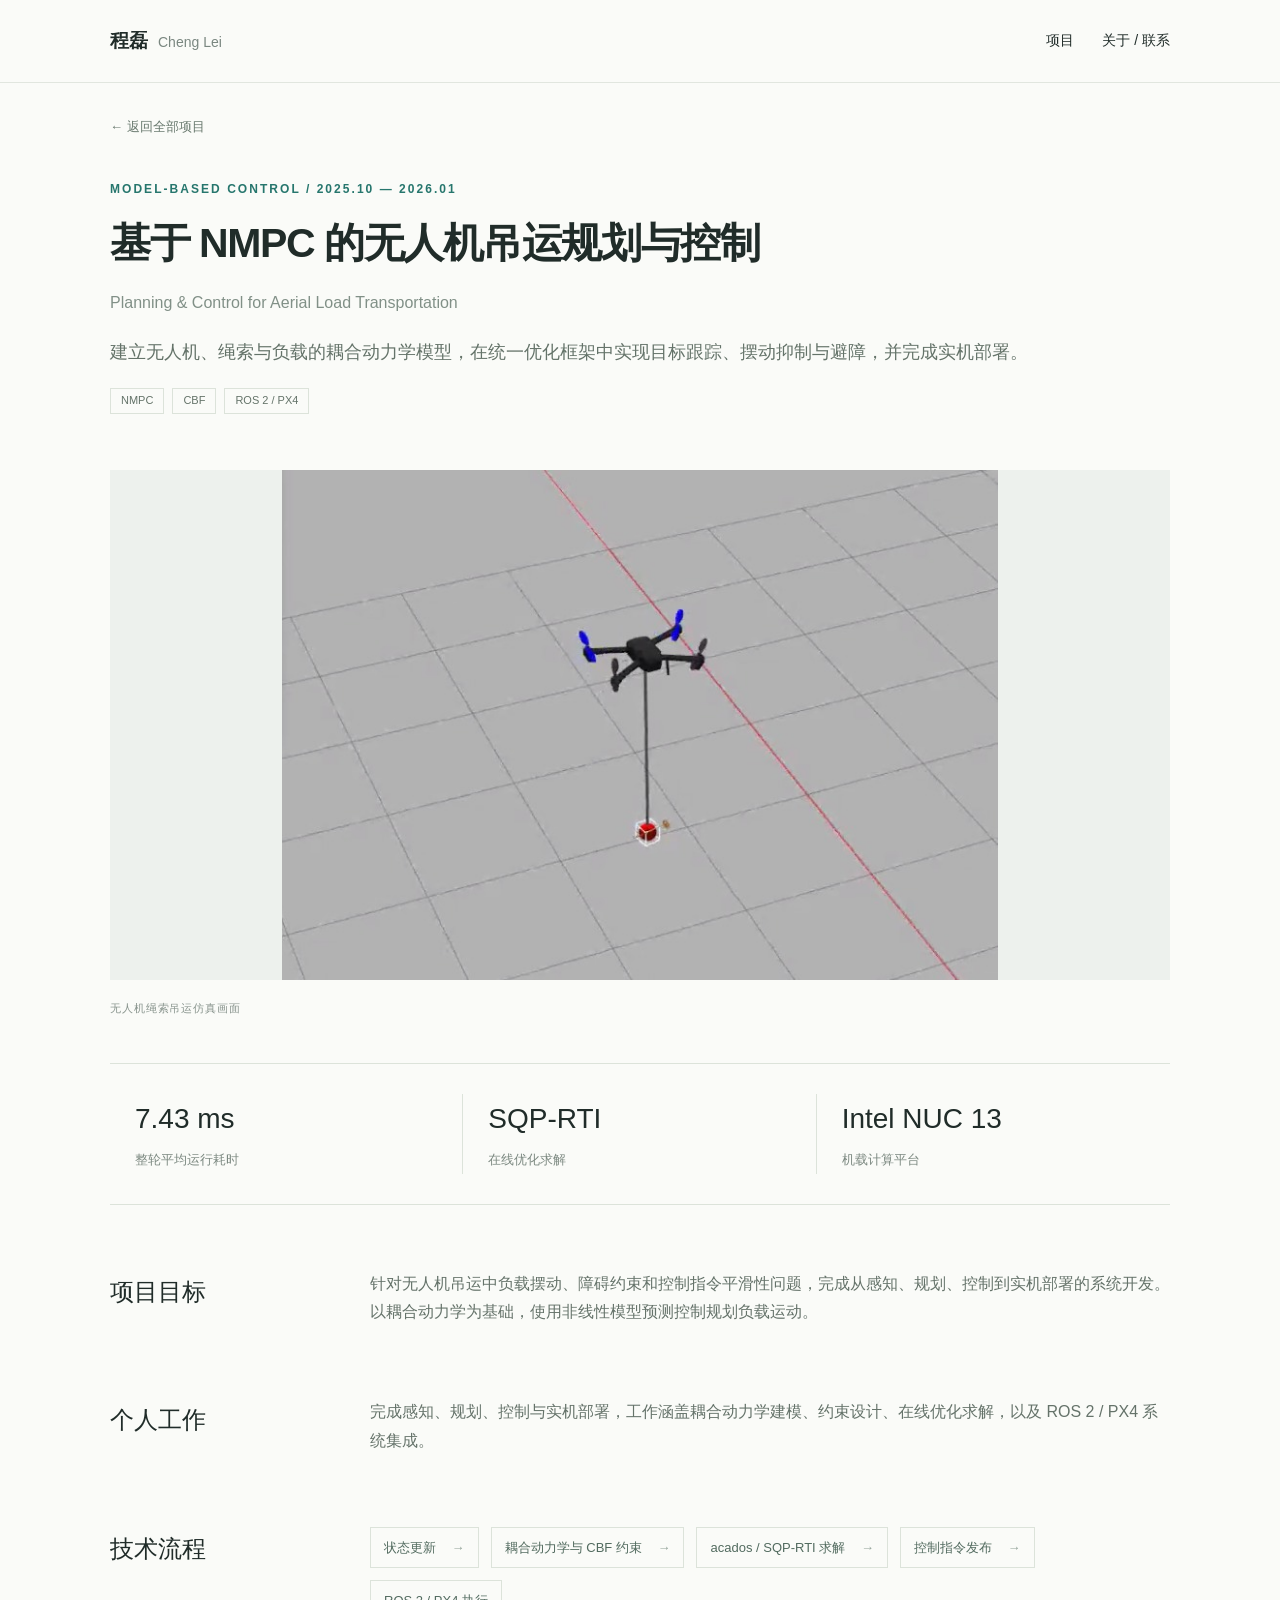
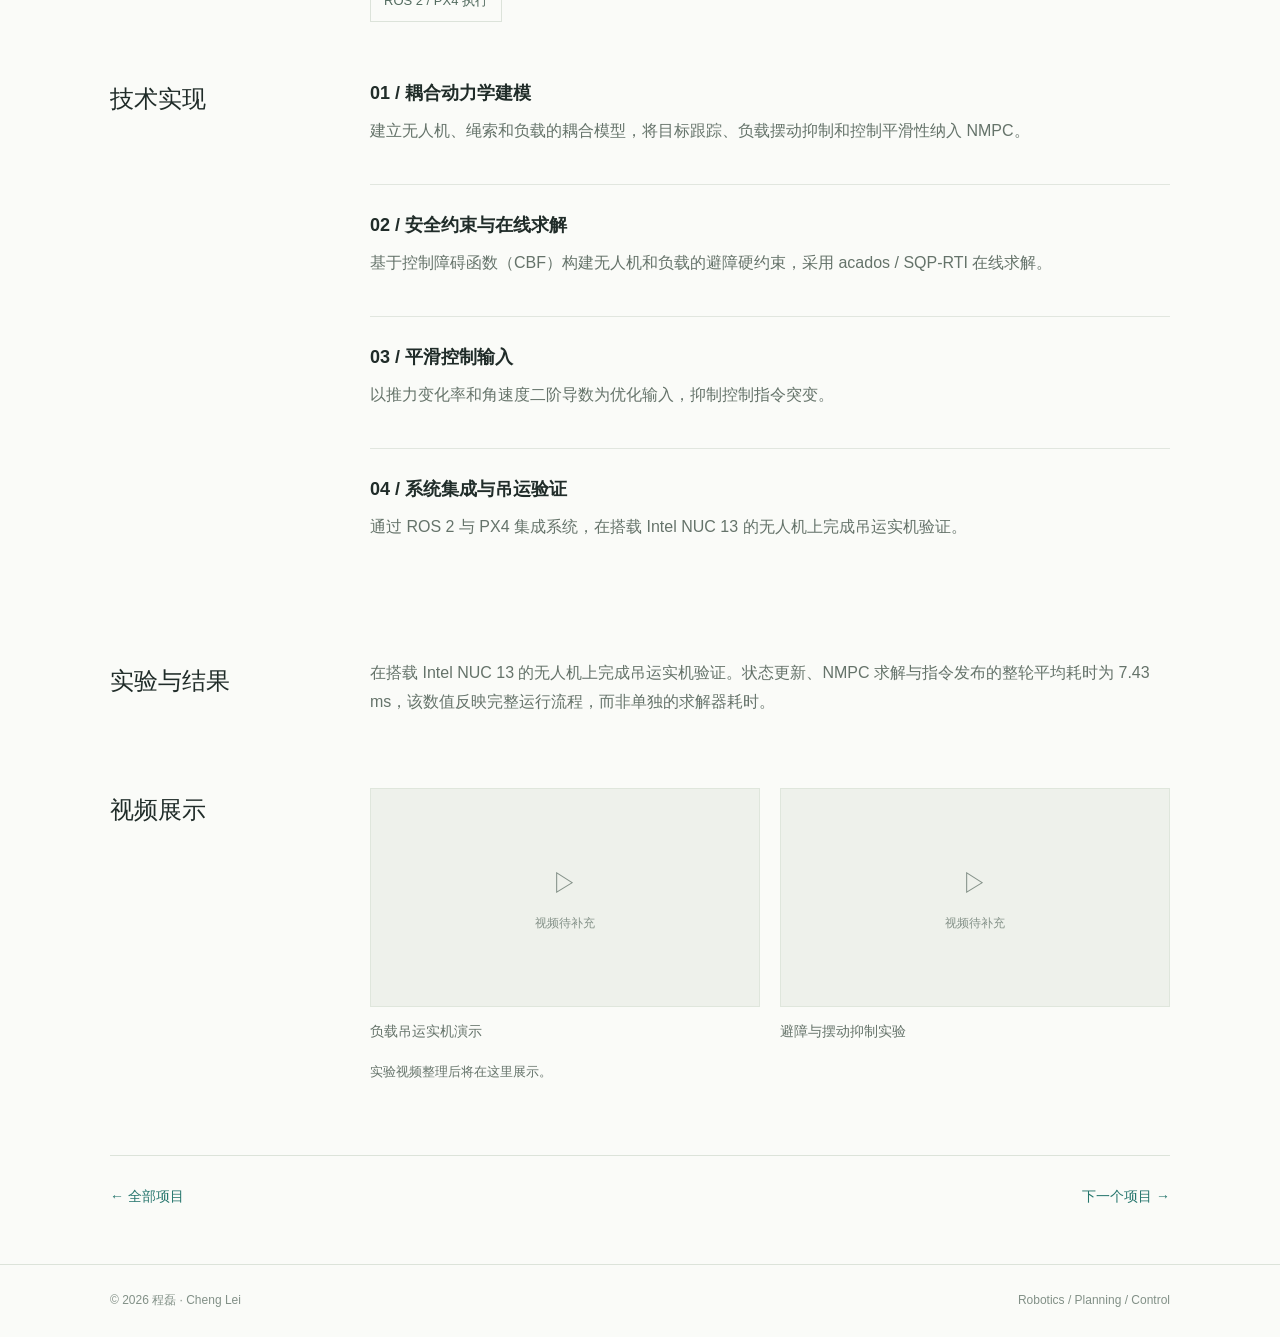
==== nmpc.html @ 15f7917d "Publish public portfolio without research under review" ====
<!doctype html><html lang="zh-CN"><head><meta charset="utf-8"><meta name="viewport" content="width=device-width,initial-scale=1"><title>基于 NMPC 的无人机吊运规划与控制 · 程磊</title><meta name="description" content="程磊的机器人与无人机项目：学习式轨迹规划、NMPC 吊运控制与自主导航。"><link rel="icon" href="favicon.svg" type="image/svg+xml"><link rel="stylesheet" href="style.css"></head><body><header><nav><a class="brand" href="index.html">程磊<span>Cheng Lei</span></a><div class="navlinks"><a href="index.html#projects">项目</a><a href="index.html#about">关于 / 联系</a></div></nav></header><main class="wrap"><a class="back" href="index.html#projects">← 返回全部项目</a><section class="detailhero"><div class="eyebrow">Model-based control / 2025.10 — 2026.01</div><h1>基于 NMPC 的无人机吊运规划与控制</h1><p class="subtitle">Planning & Control for Aerial Load Transportation</p><p class="lead">建立无人机、绳索与负载的耦合动力学模型，在统一优化框架中实现目标跟踪、摆动抑制与避障，并完成实机部署。</p><div class="tags"><span class="tag">NMPC</span><span class="tag">CBF</span><span class="tag">ROS 2 / PX4</span></div></section><img class="detailcover" src="nmpc.jpg" alt="无人机绳索吊运仿真画面" ><div class="caption">无人机绳索吊运仿真画面</div><div class="metrics"><div class="metric"><strong>7.43 ms</strong><span>整轮平均运行耗时</span></div><div class="metric"><strong>SQP-RTI</strong><span>在线优化求解</span></div><div class="metric"><strong>Intel NUC 13</strong><span>机载计算平台</span></div></div><section class="detailsection"><h2>项目目标</h2><p>针对无人机吊运中负载摆动、障碍约束和控制指令平滑性问题，完成从感知、规划、控制到实机部署的系统开发。以耦合动力学为基础，使用非线性模型预测控制规划负载运动。</p></section><section class="detailsection"><h2>个人工作</h2><p>完成感知、规划、控制与实机部署，工作涵盖耦合动力学建模、约束设计、在线优化求解，以及 ROS 2 / PX4 系统集成。</p></section><section class="detailsection"><h2>技术流程</h2><ol class="flow"><li>状态更新</li><li>耦合动力学与 CBF 约束</li><li>acados / SQP-RTI 求解</li><li>控制指令发布</li><li>ROS 2 / PX4 执行</li></ol></section><section class="detailsection"><h2>技术实现</h2><div><div class="step"><h3>01 / 耦合动力学建模</h3><p>建立无人机、绳索和负载的耦合模型，将目标跟踪、负载摆动抑制和控制平滑性纳入 NMPC。</p></div><div class="step"><h3>02 / 安全约束与在线求解</h3><p>基于控制障碍函数（CBF）构建无人机和负载的避障硬约束，采用 acados / SQP-RTI 在线求解。</p></div><div class="step"><h3>03 / 平滑控制输入</h3><p>以推力变化率和角速度二阶导数为优化输入，抑制控制指令突变。</p></div><div class="step"><h3>04 / 系统集成与吊运验证</h3><p>通过 ROS 2 与 PX4 集成系统，在搭载 Intel NUC 13 的无人机上完成吊运实机验证。</p></div></div></section><section class="detailsection"><h2>实验与结果</h2><p>在搭载 Intel NUC 13 的无人机上完成吊运实机验证。状态更新、NMPC 求解与指令发布的整轮平均耗时为 7.43 ms，该数值反映完整运行流程，而非单独的求解器耗时。</p></section><section class="detailsection"><h2>视频展示</h2><div><div class="videogrid"><div><div class="videoempty" role="img" aria-label="负载吊运实机演示，视频待提供"><div class="play" aria-hidden="true">▷</div><span>视频待补充</span></div><p class="videotitle">负载吊运实机演示</p></div><div><div class="videoempty" role="img" aria-label="避障与摆动抑制实验，视频待提供"><div class="play" aria-hidden="true">▷</div><span>视频待补充</span></div><p class="videotitle">避障与摆动抑制实验</p></div></div><p class="pending">实验视频整理后将在这里展示。</p></div></section><div class="next"><a href="index.html#projects">← 全部项目</a><a href="rmua.html">下一个项目 →</a></div></main><footer><div class="wrap footerline"><span>© 2026 程磊 · Cheng Lei</span><span>Robotics / Planning / Control</span></div></footer></body></html>
---- style.css ----
*{box-sizing:border-box}html{scroll-behavior:smooth;scroll-padding-top:90px}body{margin:0;background:#fafbf8;color:#202c29;font:16px/1.8 -apple-system,BlinkMacSystemFont,"Segoe UI","Noto Sans CJK SC",sans-serif}a{color:inherit;text-decoration:none}a:focus-visible{outline:3px solid #26766d;outline-offset:6px}header{border-bottom:1px solid #e1e6df;background:#fafbf8}nav{max-width:1120px;margin:auto;height:82px;display:flex;align-items:center;justify-content:space-between;padding:0 30px}.brand{font-size:19px;font-weight:650}.brand span{font-weight:400;color:#7a8780;margin-left:10px;font-size:14px}.navlinks{display:flex;gap:28px;font-size:14px}.wrap{max-width:1120px;margin:auto;padding:0 30px}.hero{padding:85px 0 65px;max-width:760px}.eyebrow{font-size:12px;letter-spacing:.17em;text-transform:uppercase;color:#26766d;font-weight:600}h1{font-size:52px;line-height:1.2;letter-spacing:-.035em;margin:17px 0 23px}h1 span{font-size:26px;color:#8b978f;font-weight:400;letter-spacing:0;margin-left:17px}.hero p{font-size:18px;color:#606f67;max-width:690px}.contactlink{display:inline-block;margin-top:12px;border-bottom:1px solid #26766d;font-size:14px;color:#26766d}.sectionhead{display:flex;align-items:baseline;justify-content:space-between;border-top:1px solid #dce3da;padding-top:28px;margin-bottom:35px}.sectionhead h2{font-size:30px;margin:0;font-weight:500;letter-spacing:-.025em}.sectionhead span{font-size:13px;color:#869087}.project{display:grid;grid-template-columns:1.07fr 1fr;gap:56px;align-items:center;margin-bottom:70px}.cover{display:block;overflow:hidden;background:#edf1ed}.cover img{display:block;width:100%;aspect-ratio:3/2;object-fit:cover;transition:transform .4s}.cover:hover img{transform:scale(1.025)}.caption{font-size:11px;letter-spacing:.08em;color:#87938c;margin:9px 0 0}.project h3{font-size:27px;line-height:1.45;margin:13px 0 13px;font-weight:600}.project h3 a:hover{color:#26766d}.project p{color:#65736a;margin:0}.tags{display:flex;gap:8px;flex-wrap:wrap;margin:20px 0}.tag{font-size:11px;border:1px solid #dce3da;padding:2px 10px;color:#647369}.more{display:inline-flex;gap:24px;color:#26766d;font-size:14px;border-bottom:1px solid #bacbc0;padding-bottom:4px}.about{padding:35px 0 65px;display:grid;grid-template-columns:1fr 2fr;gap:60px;border-top:1px solid #dce3da}.about h2{font-size:26px;font-weight:500;margin:0}.about p{margin:0 0 12px;color:#65736a}.email{color:#26766d}footer{border-top:1px solid #dce3da;color:#829087;font-size:12px;padding:25px 0}.footerline{display:flex;justify-content:space-between}.back{display:inline-block;font-size:13px;color:#68796e;margin:32px 0 0}.detailhero{padding:38px 0 36px;max-width:920px}.detailhero h1{font-size:41px;line-height:1.4;margin:15px 0}.subtitle{color:#819087;font-size:16px}.detailhero .lead{font-size:18px;color:#647369}.detailcover{width:100%;max-height:510px;object-fit:contain;background:#edf1ed}.metrics{display:grid;grid-template-columns:repeat(3,1fr);border-top:1px solid #dce3da;border-bottom:1px solid #dce3da;padding:30px 0;margin:45px 0 65px}.metric{padding:0 25px;border-right:1px solid #dce3da}.metric:last-child{border:none}.metric strong{display:block;font-size:28px;font-weight:500}.metric span{font-size:13px;color:#7c8981}.detailsection{display:grid;grid-template-columns:220px 1fr;gap:40px;margin:55px 0}.detailsection h2{font-size:24px;font-weight:500;margin:0}.detailsection p{color:#65736a;margin-top:0}.flow{list-style:none;padding:0;margin:0;display:flex;flex-wrap:wrap;gap:12px}.flow li{border:1px solid #dce3da;padding:8px 13px;font-size:13px;color:#526b5f}.flow li:not(:last-child)::after{content:' →';color:#96a69c;margin-left:12px}.step{padding:0 0 22px;margin-bottom:24px;border-bottom:1px solid #e1e6df}.step h3{font-size:18px;margin:0 0 8px;font-weight:600}.step:last-child{border:none}.videogrid{display:grid;grid-template-columns:1fr 1fr;gap:20px}.videoempty{aspect-ratio:16/9;display:flex;flex-direction:column;align-items:center;justify-content:center;background:#eef1eb;border:1px solid #dfe6dc;color:#849188;text-align:center}.play{font-size:26px;margin-bottom:6px}.videoempty span{font-size:12px}.videotitle{font-size:14px;margin:12px 0 0!important}.pending{font-size:13px;color:#8c978d;margin:16px 0!important}.next{border-top:1px solid #dce3da;padding:28px 0 55px;display:flex;justify-content:space-between;font-size:14px;color:#26766d}@media(max-width:700px){nav{height:70px;padding:0 22px}.brand span{display:none}.navlinks{gap:20px}.wrap{padding:0 22px}.hero{padding:50px 0 40px}h1{font-size:42px}h1 span{font-size:20px}.hero p{font-size:16px}.sectionhead h2{font-size:25px}.project{grid-template-columns:1fr;gap:22px;margin-bottom:52px}.project h3{font-size:24px;margin-top:7px}.about,.detailsection{grid-template-columns:1fr;gap:18px}.about{padding-bottom:40px}.detailhero h1{font-size:30px}.detailhero .lead{font-size:16px}.metrics{margin:30px 0 40px;padding:23px 0}.metric{padding:0 12px}.metric:first-child{padding-left:0}.metric strong{font-size:20px}.metric span{font-size:11px}.videogrid{grid-template-columns:1fr}.footerline{display:block}.footerline span{display:block}.next{gap:20px}.detailsection{margin:38px 0}}@media(prefers-reduced-motion:reduce){html{scroll-behavior:auto}.cover img{transition:none}}
.public-project-visual{aspect-ratio:3/2;background:#edf1ed;display:flex;flex-direction:column;justify-content:center;padding:38px;color:#26766d}.public-project-visual span{font-size:12px;letter-spacing:.15em}.public-project-visual strong{font-size:30px;font-weight:500;margin:25px 0 10px}.public-project-visual small{color:#7e8c83;font-size:14px}
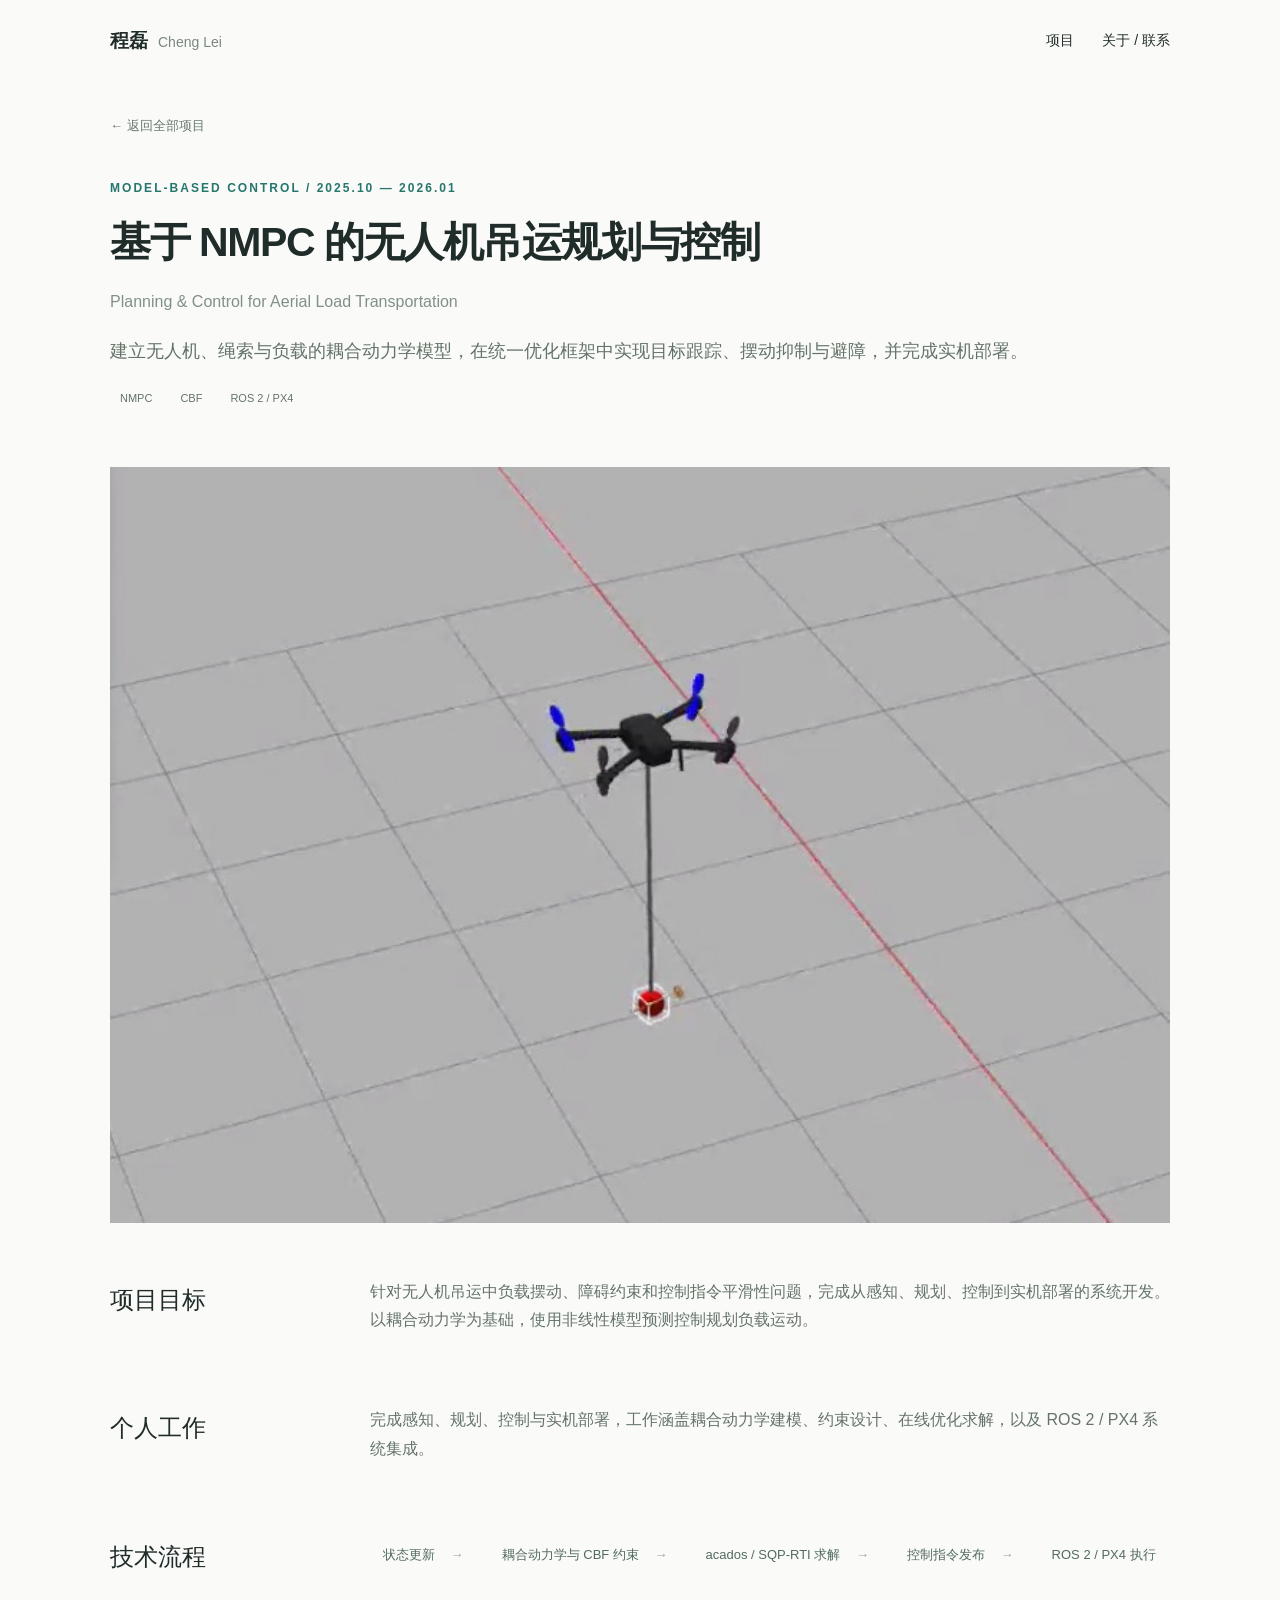
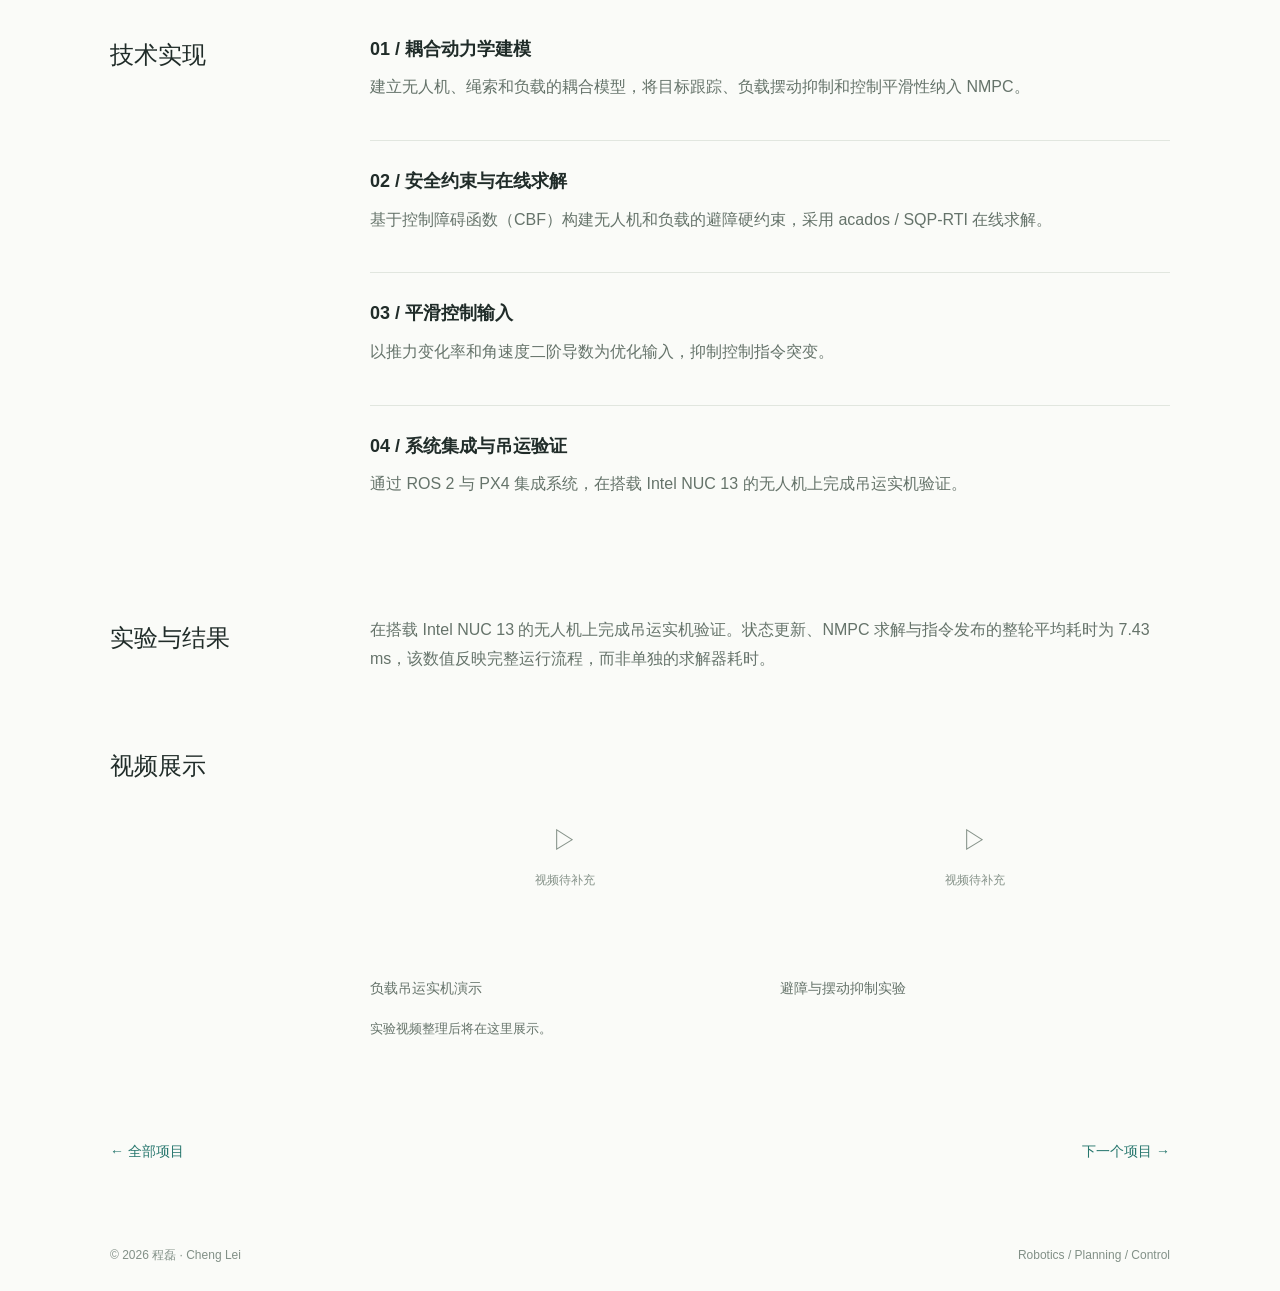
==== commit d64ae705: "Simplify project layouts: remove captions, metrics and gray borders么" ====
--- a/nmpc.html
+++ b/nmpc.html
@@ -1 +1 @@
-<!doctype html><html lang="zh-CN"><head><meta charset="utf-8"><meta name="viewport" content="width=device-width,initial-scale=1"><title>基于 NMPC 的无人机吊运规划与控制 · 程磊</title><meta name="description" content="程磊的机器人与无人机项目：学习式轨迹规划、NMPC 吊运控制与自主导航。"><link rel="icon" href="favicon.svg" type="image/svg+xml"><link rel="stylesheet" href="style.css"></head><body><header><nav><a class="brand" href="index.html">程磊<span>Cheng Lei</span></a><div class="navlinks"><a href="index.html#projects">项目</a><a href="index.html#about">关于 / 联系</a></div></nav></header><main class="wrap"><a class="back" href="index.html#projects">← 返回全部项目</a><section class="detailhero"><div class="eyebrow">Model-based control / 2025.10 — 2026.01</div><h1>基于 NMPC 的无人机吊运规划与控制</h1><p class="subtitle">Planning & Control for Aerial Load Transportation</p><p class="lead">建立无人机、绳索与负载的耦合动力学模型，在统一优化框架中实现目标跟踪、摆动抑制与避障，并完成实机部署。</p><div class="tags"><span class="tag">NMPC</span><span class="tag">CBF</span><span class="tag">ROS 2 / PX4</span></div></section><img class="detailcover" src="nmpc.jpg" alt="无人机绳索吊运仿真画面" ><div class="caption">无人机绳索吊运仿真画面</div><div class="metrics"><div class="metric"><strong>7.43 ms</strong><span>整轮平均运行耗时</span></div><div class="metric"><strong>SQP-RTI</strong><span>在线优化求解</span></div><div class="metric"><strong>Intel NUC 13</strong><span>机载计算平台</span></div></div><section class="detailsection"><h2>项目目标</h2><p>针对无人机吊运中负载摆动、障碍约束和控制指令平滑性问题，完成从感知、规划、控制到实机部署的系统开发。以耦合动力学为基础，使用非线性模型预测控制规划负载运动。</p></section><section class="detailsection"><h2>个人工作</h2><p>完成感知、规划、控制与实机部署，工作涵盖耦合动力学建模、约束设计、在线优化求解，以及 ROS 2 / PX4 系统集成。</p></section><section class="detailsection"><h2>技术流程</h2><ol class="flow"><li>状态更新</li><li>耦合动力学与 CBF 约束</li><li>acados / SQP-RTI 求解</li><li>控制指令发布</li><li>ROS 2 / PX4 执行</li></ol></section><section class="detailsection"><h2>技术实现</h2><div><div class="step"><h3>01 / 耦合动力学建模</h3><p>建立无人机、绳索和负载的耦合模型，将目标跟踪、负载摆动抑制和控制平滑性纳入 NMPC。</p></div><div class="step"><h3>02 / 安全约束与在线求解</h3><p>基于控制障碍函数（CBF）构建无人机和负载的避障硬约束，采用 acados / SQP-RTI 在线求解。</p></div><div class="step"><h3>03 / 平滑控制输入</h3><p>以推力变化率和角速度二阶导数为优化输入，抑制控制指令突变。</p></div><div class="step"><h3>04 / 系统集成与吊运验证</h3><p>通过 ROS 2 与 PX4 集成系统，在搭载 Intel NUC 13 的无人机上完成吊运实机验证。</p></div></div></section><section class="detailsection"><h2>实验与结果</h2><p>在搭载 Intel NUC 13 的无人机上完成吊运实机验证。状态更新、NMPC 求解与指令发布的整轮平均耗时为 7.43 ms，该数值反映完整运行流程，而非单独的求解器耗时。</p></section><section class="detailsection"><h2>视频展示</h2><div><div class="videogrid"><div><div class="videoempty" role="img" aria-label="负载吊运实机演示，视频待提供"><div class="play" aria-hidden="true">▷</div><span>视频待补充</span></div><p class="videotitle">负载吊运实机演示</p></div><div><div class="videoempty" role="img" aria-label="避障与摆动抑制实验，视频待提供"><div class="play" aria-hidden="true">▷</div><span>视频待补充</span></div><p class="videotitle">避障与摆动抑制实验</p></div></div><p class="pending">实验视频整理后将在这里展示。</p></div></section><div class="next"><a href="index.html#projects">← 全部项目</a><a href="rmua.html">下一个项目 →</a></div></main><footer><div class="wrap footerline"><span>© 2026 程磊 · Cheng Lei</span><span>Robotics / Planning / Control</span></div></footer></body></html>+<!doctype html><html lang="zh-CN"><head><meta charset="utf-8"><meta name="viewport" content="width=device-width,initial-scale=1"><title>基于 NMPC 的无人机吊运规划与控制 · 程磊</title><meta name="description" content="程磊的机器人与无人机项目：学习式轨迹规划、NMPC 吊运控制与自主导航。"><link rel="icon" href="favicon.svg" type="image/svg+xml"><link rel="stylesheet" href="style.css"></head><body><header><nav><a class="brand" href="index.html">程磊<span>Cheng Lei</span></a><div class="navlinks"><a href="index.html#projects">项目</a><a href="index.html#about">关于 / 联系</a></div></nav></header><main class="wrap"><a class="back" href="index.html#projects">← 返回全部项目</a><section class="detailhero"><div class="eyebrow">Model-based control / 2025.10 — 2026.01</div><h1>基于 NMPC 的无人机吊运规划与控制</h1><p class="subtitle">Planning & Control for Aerial Load Transportation</p><p class="lead">建立无人机、绳索与负载的耦合动力学模型，在统一优化框架中实现目标跟踪、摆动抑制与避障，并完成实机部署。</p><div class="tags"><span class="tag">NMPC</span><span class="tag">CBF</span><span class="tag">ROS 2 / PX4</span></div></section><img class="detailcover" src="nmpc.jpg" alt="无人机绳索吊运仿真画面" ><section class="detailsection"><h2>项目目标</h2><p>针对无人机吊运中负载摆动、障碍约束和控制指令平滑性问题，完成从感知、规划、控制到实机部署的系统开发。以耦合动力学为基础，使用非线性模型预测控制规划负载运动。</p></section><section class="detailsection"><h2>个人工作</h2><p>完成感知、规划、控制与实机部署，工作涵盖耦合动力学建模、约束设计、在线优化求解，以及 ROS 2 / PX4 系统集成。</p></section><section class="detailsection"><h2>技术流程</h2><ol class="flow"><li>状态更新</li><li>耦合动力学与 CBF 约束</li><li>acados / SQP-RTI 求解</li><li>控制指令发布</li><li>ROS 2 / PX4 执行</li></ol></section><section class="detailsection"><h2>技术实现</h2><div><div class="step"><h3>01 / 耦合动力学建模</h3><p>建立无人机、绳索和负载的耦合模型，将目标跟踪、负载摆动抑制和控制平滑性纳入 NMPC。</p></div><div class="step"><h3>02 / 安全约束与在线求解</h3><p>基于控制障碍函数（CBF）构建无人机和负载的避障硬约束，采用 acados / SQP-RTI 在线求解。</p></div><div class="step"><h3>03 / 平滑控制输入</h3><p>以推力变化率和角速度二阶导数为优化输入，抑制控制指令突变。</p></div><div class="step"><h3>04 / 系统集成与吊运验证</h3><p>通过 ROS 2 与 PX4 集成系统，在搭载 Intel NUC 13 的无人机上完成吊运实机验证。</p></div></div></section><section class="detailsection"><h2>实验与结果</h2><p>在搭载 Intel NUC 13 的无人机上完成吊运实机验证。状态更新、NMPC 求解与指令发布的整轮平均耗时为 7.43 ms，该数值反映完整运行流程，而非单独的求解器耗时。</p></section><section class="detailsection"><h2>视频展示</h2><div><div class="videogrid"><div><div class="videoempty" role="img" aria-label="负载吊运实机演示，视频待提供"><div class="play" aria-hidden="true">▷</div><span>视频待补充</span></div><p class="videotitle">负载吊运实机演示</p></div><div><div class="videoempty" role="img" aria-label="避障与摆动抑制实验，视频待提供"><div class="play" aria-hidden="true">▷</div><span>视频待补充</span></div><p class="videotitle">避障与摆动抑制实验</p></div></div><p class="pending">实验视频整理后将在这里展示。</p></div></section><div class="next"><a href="index.html#projects">← 全部项目</a><a href="rmua.html">下一个项目 →</a></div></main><footer><div class="wrap footerline"><span>© 2026 程磊 · Cheng Lei</span><span>Robotics / Planning / Control</span></div></footer></body></html>
--- a/style.css
+++ b/style.css
@@ -1,2 +1,2 @@
-*{box-sizing:border-box}html{scroll-behavior:smooth;scroll-padding-top:90px}body{margin:0;background:#fafbf8;color:#202c29;font:16px/1.8 -apple-system,BlinkMacSystemFont,"Segoe UI","Noto Sans CJK SC",sans-serif}a{color:inherit;text-decoration:none}a:focus-visible{outline:3px solid #26766d;outline-offset:6px}header{border-bottom:1px solid #e1e6df;background:#fafbf8}nav{max-width:1120px;margin:auto;height:82px;display:flex;align-items:center;justify-content:space-between;padding:0 30px}.brand{font-size:19px;font-weight:650}.brand span{font-weight:400;color:#7a8780;margin-left:10px;font-size:14px}.navlinks{display:flex;gap:28px;font-size:14px}.wrap{max-width:1120px;margin:auto;padding:0 30px}.hero{padding:85px 0 65px;max-width:760px}.eyebrow{font-size:12px;letter-spacing:.17em;text-transform:uppercase;color:#26766d;font-weight:600}h1{font-size:52px;line-height:1.2;letter-spacing:-.035em;margin:17px 0 23px}h1 span{font-size:26px;color:#8b978f;font-weight:400;letter-spacing:0;margin-left:17px}.hero p{font-size:18px;color:#606f67;max-width:690px}.contactlink{display:inline-block;margin-top:12px;border-bottom:1px solid #26766d;font-size:14px;color:#26766d}.sectionhead{display:flex;align-items:baseline;justify-content:space-between;border-top:1px solid #dce3da;padding-top:28px;margin-bottom:35px}.sectionhead h2{font-size:30px;margin:0;font-weight:500;letter-spacing:-.025em}.sectionhead span{font-size:13px;color:#869087}.project{display:grid;grid-template-columns:1.07fr 1fr;gap:56px;align-items:center;margin-bottom:70px}.cover{display:block;overflow:hidden;background:#edf1ed}.cover img{display:block;width:100%;aspect-ratio:3/2;object-fit:cover;transition:transform .4s}.cover:hover img{transform:scale(1.025)}.caption{font-size:11px;letter-spacing:.08em;color:#87938c;margin:9px 0 0}.project h3{font-size:27px;line-height:1.45;margin:13px 0 13px;font-weight:600}.project h3 a:hover{color:#26766d}.project p{color:#65736a;margin:0}.tags{display:flex;gap:8px;flex-wrap:wrap;margin:20px 0}.tag{font-size:11px;border:1px solid #dce3da;padding:2px 10px;color:#647369}.more{display:inline-flex;gap:24px;color:#26766d;font-size:14px;border-bottom:1px solid #bacbc0;padding-bottom:4px}.about{padding:35px 0 65px;display:grid;grid-template-columns:1fr 2fr;gap:60px;border-top:1px solid #dce3da}.about h2{font-size:26px;font-weight:500;margin:0}.about p{margin:0 0 12px;color:#65736a}.email{color:#26766d}footer{border-top:1px solid #dce3da;color:#829087;font-size:12px;padding:25px 0}.footerline{display:flex;justify-content:space-between}.back{display:inline-block;font-size:13px;color:#68796e;margin:32px 0 0}.detailhero{padding:38px 0 36px;max-width:920px}.detailhero h1{font-size:41px;line-height:1.4;margin:15px 0}.subtitle{color:#819087;font-size:16px}.detailhero .lead{font-size:18px;color:#647369}.detailcover{width:100%;max-height:510px;object-fit:contain;background:#edf1ed}.metrics{display:grid;grid-template-columns:repeat(3,1fr);border-top:1px solid #dce3da;border-bottom:1px solid #dce3da;padding:30px 0;margin:45px 0 65px}.metric{padding:0 25px;border-right:1px solid #dce3da}.metric:last-child{border:none}.metric strong{display:block;font-size:28px;font-weight:500}.metric span{font-size:13px;color:#7c8981}.detailsection{display:grid;grid-template-columns:220px 1fr;gap:40px;margin:55px 0}.detailsection h2{font-size:24px;font-weight:500;margin:0}.detailsection p{color:#65736a;margin-top:0}.flow{list-style:none;padding:0;margin:0;display:flex;flex-wrap:wrap;gap:12px}.flow li{border:1px solid #dce3da;padding:8px 13px;font-size:13px;color:#526b5f}.flow li:not(:last-child)::after{content:' →';color:#96a69c;margin-left:12px}.step{padding:0 0 22px;margin-bottom:24px;border-bottom:1px solid #e1e6df}.step h3{font-size:18px;margin:0 0 8px;font-weight:600}.step:last-child{border:none}.videogrid{display:grid;grid-template-columns:1fr 1fr;gap:20px}.videoempty{aspect-ratio:16/9;display:flex;flex-direction:column;align-items:center;justify-content:center;background:#eef1eb;border:1px solid #dfe6dc;color:#849188;text-align:center}.play{font-size:26px;margin-bottom:6px}.videoempty span{font-size:12px}.videotitle{font-size:14px;margin:12px 0 0!important}.pending{font-size:13px;color:#8c978d;margin:16px 0!important}.next{border-top:1px solid #dce3da;padding:28px 0 55px;display:flex;justify-content:space-between;font-size:14px;color:#26766d}@media(max-width:700px){nav{height:70px;padding:0 22px}.brand span{display:none}.navlinks{gap:20px}.wrap{padding:0 22px}.hero{padding:50px 0 40px}h1{font-size:42px}h1 span{font-size:20px}.hero p{font-size:16px}.sectionhead h2{font-size:25px}.project{grid-template-columns:1fr;gap:22px;margin-bottom:52px}.project h3{font-size:24px;margin-top:7px}.about,.detailsection{grid-template-columns:1fr;gap:18px}.about{padding-bottom:40px}.detailhero h1{font-size:30px}.detailhero .lead{font-size:16px}.metrics{margin:30px 0 40px;padding:23px 0}.metric{padding:0 12px}.metric:first-child{padding-left:0}.metric strong{font-size:20px}.metric span{font-size:11px}.videogrid{grid-template-columns:1fr}.footerline{display:block}.footerline span{display:block}.next{gap:20px}.detailsection{margin:38px 0}}@media(prefers-reduced-motion:reduce){html{scroll-behavior:auto}.cover img{transition:none}}
-.public-project-visual{aspect-ratio:3/2;background:#edf1ed;display:flex;flex-direction:column;justify-content:center;padding:38px;color:#26766d}.public-project-visual span{font-size:12px;letter-spacing:.15em}.public-project-visual strong{font-size:30px;font-weight:500;margin:25px 0 10px}.public-project-visual small{color:#7e8c83;font-size:14px}
+*{box-sizing:border-box}html{scroll-behavior:smooth;scroll-padding-top:90px}body{margin:0;background:#fafbf8;color:#202c29;font:16px/1.8 -apple-system,BlinkMacSystemFont,"Segoe UI","Noto Sans CJK SC",sans-serif}a{color:inherit;text-decoration:none}a:focus-visible{outline:3px solid #26766d;outline-offset:6px}header{background:#fafbf8}nav{max-width:1120px;margin:auto;height:82px;display:flex;align-items:center;justify-content:space-between;padding:0 30px}.brand{font-size:19px;font-weight:650}.brand span{font-weight:400;color:#7a8780;margin-left:10px;font-size:14px}.navlinks{display:flex;gap:28px;font-size:14px}.wrap{max-width:1120px;margin:auto;padding:0 30px}.hero{padding:85px 0 65px;max-width:760px}.eyebrow{font-size:12px;letter-spacing:.17em;text-transform:uppercase;color:#26766d;font-weight:600}h1{font-size:52px;line-height:1.2;letter-spacing:-.035em;margin:17px 0 23px}h1 span{font-size:26px;color:#8b978f;font-weight:400;letter-spacing:0;margin-left:17px}.hero p{font-size:18px;color:#606f67;max-width:690px}.contactlink{display:inline-block;margin-top:12px;font-size:14px;color:#26766d}.sectionhead{display:flex;align-items:baseline;justify-content:space-between;padding-top:28px;margin-bottom:35px}.sectionhead h2{font-size:30px;margin:0;font-weight:500;letter-spacing:-.025em}.sectionhead span{font-size:13px;color:#869087}.project{display:grid;grid-template-columns:1.07fr 1fr;gap:56px;align-items:center;margin-bottom:70px}.cover{display:block;overflow:hidden}.cover img{display:block;width:100%;aspect-ratio:3/2;object-fit:cover;transition:transform .4s}.cover:hover img{transform:scale(1.025)}.caption{font-size:11px;letter-spacing:.08em;color:#87938c;margin:9px 0 0}.project h3{font-size:27px;line-height:1.45;margin:13px 0 13px;font-weight:600}.project h3 a:hover{color:#26766d}.project p{color:#65736a;margin:0}.tags{display:flex;gap:8px;flex-wrap:wrap;margin:20px 0}.tag{font-size:11px;padding:2px 10px;color:#647369}.more{display:inline-flex;gap:24px;color:#26766d;font-size:14px;padding-bottom:4px}.about{padding:35px 0 65px;display:grid;grid-template-columns:1fr 2fr;gap:60px;border-top:1px solid #dce3da}.about h2{font-size:26px;font-weight:500;margin:0}.about p{margin:0 0 12px;color:#65736a}.email{color:#26766d}footer{color:#829087;font-size:12px;padding:25px 0}.footerline{display:flex;justify-content:space-between}.back{display:inline-block;font-size:13px;color:#68796e;margin:32px 0 0}.detailhero{padding:38px 0 36px;max-width:920px}.detailhero h1{font-size:41px;line-height:1.4;margin:15px 0}.subtitle{color:#819087;font-size:16px}.detailhero .lead{font-size:18px;color:#647369}.detailcover{display:block;width:100%;height:auto}.metrics{display:grid;grid-template-columns:repeat(3,1fr);padding:30px 0;margin:45px 0 65px}.metric{padding:0 25px;border-right:1px solid #dce3da}.metric:last-child{border:none}.metric strong{display:block;font-size:28px;font-weight:500}.metric span{font-size:13px;color:#7c8981}.detailsection{display:grid;grid-template-columns:220px 1fr;gap:40px;margin:55px 0}.detailsection h2{font-size:24px;font-weight:500;margin:0}.detailsection p{color:#65736a;margin-top:0}.flow{list-style:none;padding:0;margin:0;display:flex;flex-wrap:wrap;gap:12px}.flow li{padding:8px 13px;font-size:13px;color:#526b5f}.flow li:not(:last-child)::after{content:' →';color:#96a69c;margin-left:12px}.step{padding:0 0 22px;margin-bottom:24px;border-bottom:1px solid #e1e6df}.step h3{font-size:18px;margin:0 0 8px;font-weight:600}.step:last-child{border:none}.videogrid{display:grid;grid-template-columns:1fr 1fr;gap:20px}.videoempty{aspect-ratio:16/9;display:flex;flex-direction:column;align-items:center;justify-content:center;background:transparent;color:#849188;text-align:center}.play{font-size:26px;margin-bottom:6px}.videoempty span{font-size:12px}.videotitle{font-size:14px;margin:12px 0 0!important}.pending{font-size:13px;color:#8c978d;margin:16px 0!important}.next{padding:28px 0 55px;display:flex;justify-content:space-between;font-size:14px;color:#26766d}@media(max-width:700px){nav{height:70px;padding:0 22px}.brand span{display:none}.navlinks{gap:20px}.wrap{padding:0 22px}.hero{padding:50px 0 40px}h1{font-size:42px}h1 span{font-size:20px}.hero p{font-size:16px}.sectionhead h2{font-size:25px}.project{grid-template-columns:1fr;gap:22px;margin-bottom:52px}.project h3{font-size:24px;margin-top:7px}.about,.detailsection{grid-template-columns:1fr;gap:18px}.about{padding-bottom:40px}.detailhero h1{font-size:30px}.detailhero .lead{font-size:16px}.metrics{margin:30px 0 40px;padding:23px 0}.metric{padding:0 12px}.metric:first-child{padding-left:0}.metric strong{font-size:20px}.metric span{font-size:11px}.videogrid{grid-template-columns:1fr}.footerline{display:block}.footerline span{display:block}.next{gap:20px}.detailsection{margin:38px 0}}@media(prefers-reduced-motion:reduce){html{scroll-behavior:auto}.cover img{transition:none}}
+.public-project-visual{aspect-ratio:3/2;background:transparent;display:flex;flex-direction:column;justify-content:center;padding:38px;color:#26766d}.public-project-visual span{font-size:12px;letter-spacing:.15em}.public-project-visual strong{font-size:30px;font-weight:500;margin:25px 0 10px}.public-project-visual small{color:#7e8c83;font-size:14px}
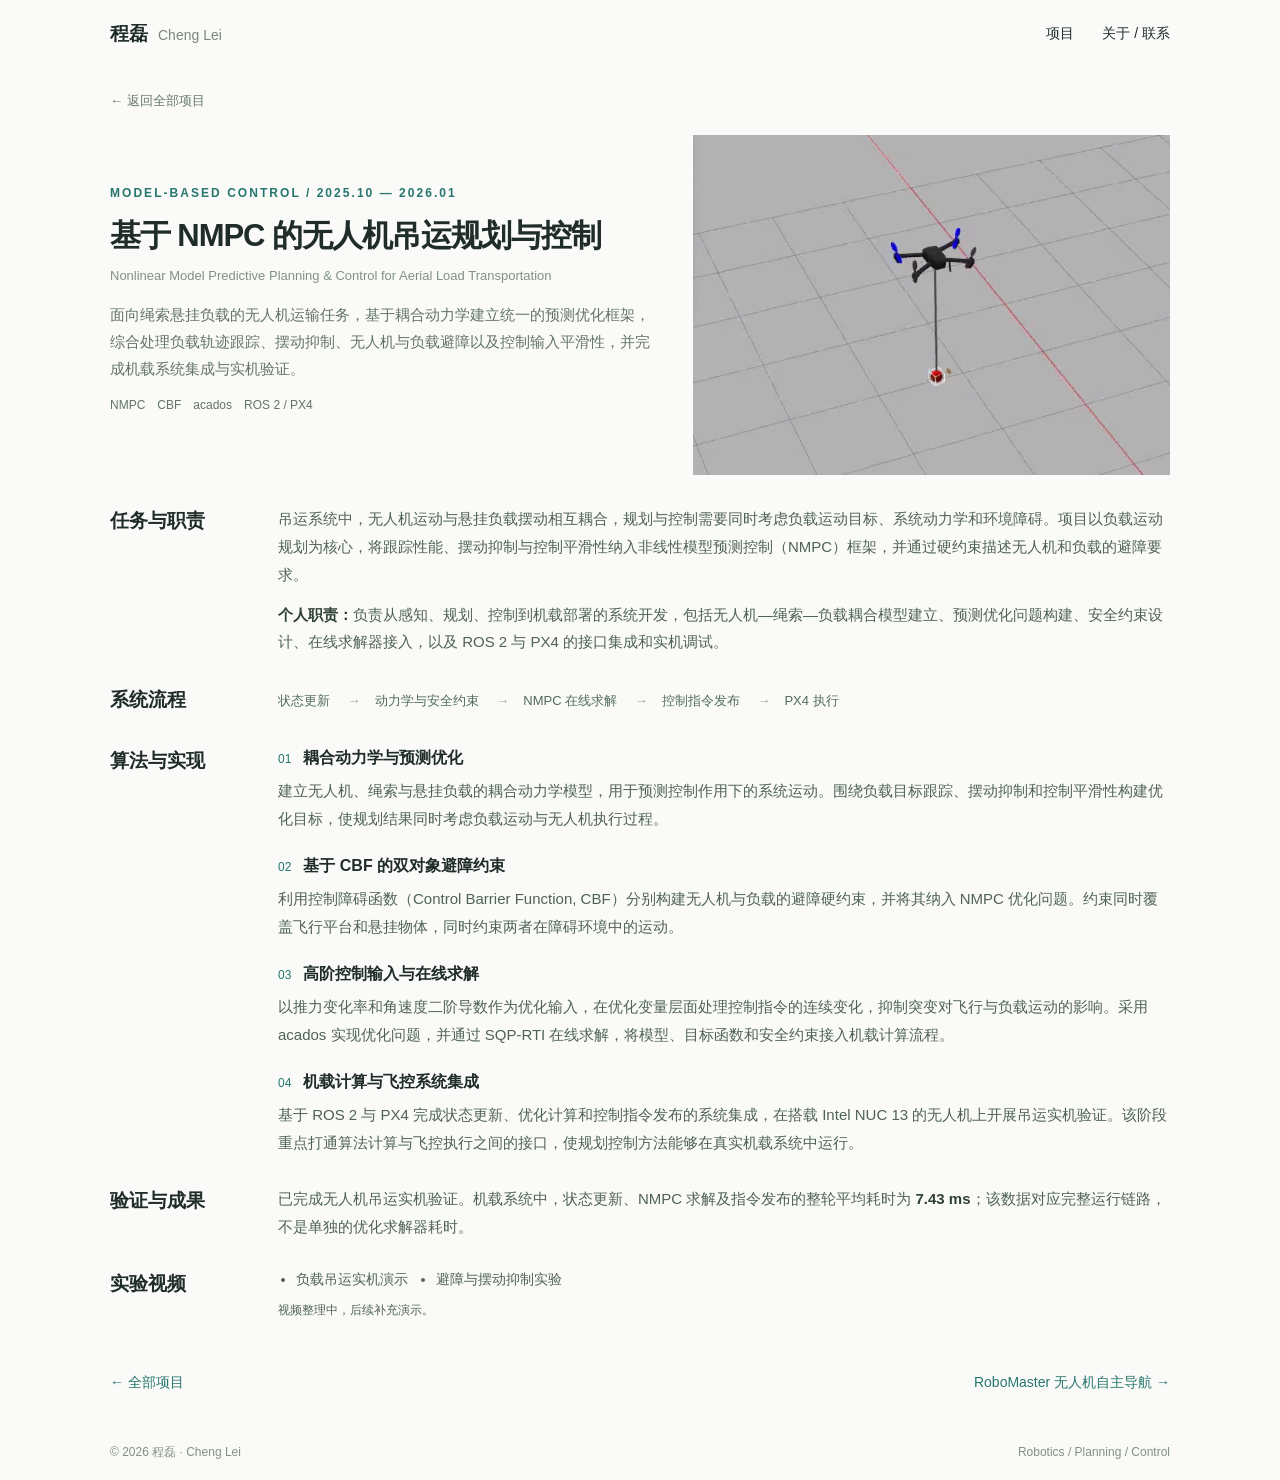
==== commit 66e31f07: "Rewrite engineering project descriptions and compact page layouts" ====
--- a/nmpc.html
+++ b/nmpc.html
@@ -1 +1 @@
-<!doctype html><html lang="zh-CN"><head><meta charset="utf-8"><meta name="viewport" content="width=device-width,initial-scale=1"><title>基于 NMPC 的无人机吊运规划与控制 · 程磊</title><meta name="description" content="程磊的机器人与无人机项目：学习式轨迹规划、NMPC 吊运控制与自主导航。"><link rel="icon" href="favicon.svg" type="image/svg+xml"><link rel="stylesheet" href="style.css"></head><body><header><nav><a class="brand" href="index.html">程磊<span>Cheng Lei</span></a><div class="navlinks"><a href="index.html#projects">项目</a><a href="index.html#about">关于 / 联系</a></div></nav></header><main class="wrap"><a class="back" href="index.html#projects">← 返回全部项目</a><section class="detailhero"><div class="eyebrow">Model-based control / 2025.10 — 2026.01</div><h1>基于 NMPC 的无人机吊运规划与控制</h1><p class="subtitle">Planning & Control for Aerial Load Transportation</p><p class="lead">建立无人机、绳索与负载的耦合动力学模型，在统一优化框架中实现目标跟踪、摆动抑制与避障，并完成实机部署。</p><div class="tags"><span class="tag">NMPC</span><span class="tag">CBF</span><span class="tag">ROS 2 / PX4</span></div></section><img class="detailcover" src="nmpc.jpg" alt="无人机绳索吊运仿真画面" ><section class="detailsection"><h2>项目目标</h2><p>针对无人机吊运中负载摆动、障碍约束和控制指令平滑性问题，完成从感知、规划、控制到实机部署的系统开发。以耦合动力学为基础，使用非线性模型预测控制规划负载运动。</p></section><section class="detailsection"><h2>个人工作</h2><p>完成感知、规划、控制与实机部署，工作涵盖耦合动力学建模、约束设计、在线优化求解，以及 ROS 2 / PX4 系统集成。</p></section><section class="detailsection"><h2>技术流程</h2><ol class="flow"><li>状态更新</li><li>耦合动力学与 CBF 约束</li><li>acados / SQP-RTI 求解</li><li>控制指令发布</li><li>ROS 2 / PX4 执行</li></ol></section><section class="detailsection"><h2>技术实现</h2><div><div class="step"><h3>01 / 耦合动力学建模</h3><p>建立无人机、绳索和负载的耦合模型，将目标跟踪、负载摆动抑制和控制平滑性纳入 NMPC。</p></div><div class="step"><h3>02 / 安全约束与在线求解</h3><p>基于控制障碍函数（CBF）构建无人机和负载的避障硬约束，采用 acados / SQP-RTI 在线求解。</p></div><div class="step"><h3>03 / 平滑控制输入</h3><p>以推力变化率和角速度二阶导数为优化输入，抑制控制指令突变。</p></div><div class="step"><h3>04 / 系统集成与吊运验证</h3><p>通过 ROS 2 与 PX4 集成系统，在搭载 Intel NUC 13 的无人机上完成吊运实机验证。</p></div></div></section><section class="detailsection"><h2>实验与结果</h2><p>在搭载 Intel NUC 13 的无人机上完成吊运实机验证。状态更新、NMPC 求解与指令发布的整轮平均耗时为 7.43 ms，该数值反映完整运行流程，而非单独的求解器耗时。</p></section><section class="detailsection"><h2>视频展示</h2><div><div class="videogrid"><div><div class="videoempty" role="img" aria-label="负载吊运实机演示，视频待提供"><div class="play" aria-hidden="true">▷</div><span>视频待补充</span></div><p class="videotitle">负载吊运实机演示</p></div><div><div class="videoempty" role="img" aria-label="避障与摆动抑制实验，视频待提供"><div class="play" aria-hidden="true">▷</div><span>视频待补充</span></div><p class="videotitle">避障与摆动抑制实验</p></div></div><p class="pending">实验视频整理后将在这里展示。</p></div></section><div class="next"><a href="index.html#projects">← 全部项目</a><a href="rmua.html">下一个项目 →</a></div></main><footer><div class="wrap footerline"><span>© 2026 程磊 · Cheng Lei</span><span>Robotics / Planning / Control</span></div></footer></body></html>+<!doctype html><html lang="zh-CN"><head><meta charset="utf-8"><meta name="viewport" content="width=device-width,initial-scale=1"><title>基于 NMPC 的无人机吊运规划与控制 · 程磊</title><meta name="description" content="基于 NMPC 的无人机吊运规划与控制：任务背景、个人职责、算法实现与验证结果。"><link rel="icon" href="favicon.svg" type="image/svg+xml"><link rel="stylesheet" href="style.css"></head><body><header><nav><a class="brand" href="index.html">程磊<span>Cheng Lei</span></a><div class="navlinks"><a href="index.html#projects">项目</a><a href="index.html#about">关于 / 联系</a></div></nav></header><main class="wrap detailpage"><a class="back" href="index.html#projects">← 返回全部项目</a><section class="projectintro"><div class="detailhero"><div class="eyebrow">Model-based control / 2025.10 — 2026.01</div><h1>基于 NMPC 的无人机吊运规划与控制</h1><p class="subtitle">Nonlinear Model Predictive Planning & Control for Aerial Load Transportation</p><p class="lead">面向绳索悬挂负载的无人机运输任务，基于耦合动力学建立统一的预测优化框架，综合处理负载轨迹跟踪、摆动抑制、无人机与负载避障以及控制输入平滑性，并完成机载系统集成与实机验证。</p><div class="tags"><span class="tag">NMPC</span><span class="tag">CBF</span><span class="tag">acados</span><span class="tag">ROS 2 / PX4</span></div></div><img class="detailcover" src="nmpc.jpg" alt="基于 NMPC 的无人机吊运规划与控制项目画面"></section><section class="detailsection"><h2>任务与职责</h2><div><p>吊运系统中，无人机运动与悬挂负载摆动相互耦合，规划与控制需要同时考虑负载运动目标、系统动力学和环境障碍。项目以负载运动规划为核心，将跟踪性能、摆动抑制与控制平滑性纳入非线性模型预测控制（NMPC）框架，并通过硬约束描述无人机和负载的避障要求。</p><p><strong>个人职责：</strong>负责从感知、规划、控制到机载部署的系统开发，包括无人机—绳索—负载耦合模型建立、预测优化问题构建、安全约束设计、在线求解器接入，以及 ROS 2 与 PX4 的接口集成和实机调试。</p></div></section><section class="detailsection flowsection"><h2>系统流程</h2><ol class="flow"><li>状态更新</li><li>动力学与安全约束</li><li>NMPC 在线求解</li><li>控制指令发布</li><li>PX4 执行</li></ol></section><section class="detailsection"><h2>算法与实现</h2><div><div class="step"><h3><span class="stepnum">01</span>耦合动力学与预测优化</h3><p>建立无人机、绳索与悬挂负载的耦合动力学模型，用于预测控制作用下的系统运动。围绕负载目标跟踪、摆动抑制和控制平滑性构建优化目标，使规划结果同时考虑负载运动与无人机执行过程。</p></div><div class="step"><h3><span class="stepnum">02</span>基于 CBF 的双对象避障约束</h3><p>利用控制障碍函数（Control Barrier Function, CBF）分别构建无人机与负载的避障硬约束，并将其纳入 NMPC 优化问题。约束同时覆盖飞行平台和悬挂物体，同时约束两者在障碍环境中的运动。</p></div><div class="step"><h3><span class="stepnum">03</span>高阶控制输入与在线求解</h3><p>以推力变化率和角速度二阶导数作为优化输入，在优化变量层面处理控制指令的连续变化，抑制突变对飞行与负载运动的影响。采用 acados 实现优化问题，并通过 SQP-RTI 在线求解，将模型、目标函数和安全约束接入机载计算流程。</p></div><div class="step"><h3><span class="stepnum">04</span>机载计算与飞控系统集成</h3><p>基于 ROS 2 与 PX4 完成状态更新、优化计算和控制指令发布的系统集成，在搭载 Intel NUC 13 的无人机上开展吊运实机验证。该阶段重点打通算法计算与飞控执行之间的接口，使规划控制方法能够在真实机载系统中运行。</p></div></div></section><section class="detailsection"><h2>验证与成果</h2><p>已完成无人机吊运实机验证。机载系统中，状态更新、NMPC 求解及指令发布的整轮平均耗时为 <strong>7.43 ms</strong>；该数据对应完整运行链路，不是单独的优化求解器耗时。</p></section><section class="detailsection video-section"><h2>实验视频</h2><div><ul class="video-list"><li>负载吊运实机演示</li><li>避障与摆动抑制实验</li></ul><p class="pending">视频整理中，后续补充演示。</p></div></section><div class="next"><a href="index.html#projects">← 全部项目</a><a href="rmua.html">RoboMaster 无人机自主导航 →</a></div></main><footer><div class="wrap footerline"><span>© 2026 程磊 · Cheng Lei</span><span>Robotics / Planning / Control</span></div></footer></body></html>
--- a/style.css
+++ b/style.css
@@ -1,2 +1,7 @@
 *{box-sizing:border-box}html{scroll-behavior:smooth;scroll-padding-top:90px}body{margin:0;background:#fafbf8;color:#202c29;font:16px/1.8 -apple-system,BlinkMacSystemFont,"Segoe UI","Noto Sans CJK SC",sans-serif}a{color:inherit;text-decoration:none}a:focus-visible{outline:3px solid #26766d;outline-offset:6px}header{background:#fafbf8}nav{max-width:1120px;margin:auto;height:82px;display:flex;align-items:center;justify-content:space-between;padding:0 30px}.brand{font-size:19px;font-weight:650}.brand span{font-weight:400;color:#7a8780;margin-left:10px;font-size:14px}.navlinks{display:flex;gap:28px;font-size:14px}.wrap{max-width:1120px;margin:auto;padding:0 30px}.hero{padding:85px 0 65px;max-width:760px}.eyebrow{font-size:12px;letter-spacing:.17em;text-transform:uppercase;color:#26766d;font-weight:600}h1{font-size:52px;line-height:1.2;letter-spacing:-.035em;margin:17px 0 23px}h1 span{font-size:26px;color:#8b978f;font-weight:400;letter-spacing:0;margin-left:17px}.hero p{font-size:18px;color:#606f67;max-width:690px}.contactlink{display:inline-block;margin-top:12px;font-size:14px;color:#26766d}.sectionhead{display:flex;align-items:baseline;justify-content:space-between;padding-top:28px;margin-bottom:35px}.sectionhead h2{font-size:30px;margin:0;font-weight:500;letter-spacing:-.025em}.sectionhead span{font-size:13px;color:#869087}.project{display:grid;grid-template-columns:1.07fr 1fr;gap:56px;align-items:center;margin-bottom:70px}.cover{display:block;overflow:hidden}.cover img{display:block;width:100%;aspect-ratio:3/2;object-fit:cover;transition:transform .4s}.cover:hover img{transform:scale(1.025)}.caption{font-size:11px;letter-spacing:.08em;color:#87938c;margin:9px 0 0}.project h3{font-size:27px;line-height:1.45;margin:13px 0 13px;font-weight:600}.project h3 a:hover{color:#26766d}.project p{color:#65736a;margin:0}.tags{display:flex;gap:8px;flex-wrap:wrap;margin:20px 0}.tag{font-size:11px;padding:2px 10px;color:#647369}.more{display:inline-flex;gap:24px;color:#26766d;font-size:14px;padding-bottom:4px}.about{padding:35px 0 65px;display:grid;grid-template-columns:1fr 2fr;gap:60px;border-top:1px solid #dce3da}.about h2{font-size:26px;font-weight:500;margin:0}.about p{margin:0 0 12px;color:#65736a}.email{color:#26766d}footer{color:#829087;font-size:12px;padding:25px 0}.footerline{display:flex;justify-content:space-between}.back{display:inline-block;font-size:13px;color:#68796e;margin:32px 0 0}.detailhero{padding:38px 0 36px;max-width:920px}.detailhero h1{font-size:41px;line-height:1.4;margin:15px 0}.subtitle{color:#819087;font-size:16px}.detailhero .lead{font-size:18px;color:#647369}.detailcover{display:block;width:100%;height:auto}.metrics{display:grid;grid-template-columns:repeat(3,1fr);padding:30px 0;margin:45px 0 65px}.metric{padding:0 25px;border-right:1px solid #dce3da}.metric:last-child{border:none}.metric strong{display:block;font-size:28px;font-weight:500}.metric span{font-size:13px;color:#7c8981}.detailsection{display:grid;grid-template-columns:220px 1fr;gap:40px;margin:55px 0}.detailsection h2{font-size:24px;font-weight:500;margin:0}.detailsection p{color:#65736a;margin-top:0}.flow{list-style:none;padding:0;margin:0;display:flex;flex-wrap:wrap;gap:12px}.flow li{padding:8px 13px;font-size:13px;color:#526b5f}.flow li:not(:last-child)::after{content:' →';color:#96a69c;margin-left:12px}.step{padding:0 0 22px;margin-bottom:24px;border-bottom:1px solid #e1e6df}.step h3{font-size:18px;margin:0 0 8px;font-weight:600}.step:last-child{border:none}.videogrid{display:grid;grid-template-columns:1fr 1fr;gap:20px}.videoempty{aspect-ratio:16/9;display:flex;flex-direction:column;align-items:center;justify-content:center;background:transparent;color:#849188;text-align:center}.play{font-size:26px;margin-bottom:6px}.videoempty span{font-size:12px}.videotitle{font-size:14px;margin:12px 0 0!important}.pending{font-size:13px;color:#8c978d;margin:16px 0!important}.next{padding:28px 0 55px;display:flex;justify-content:space-between;font-size:14px;color:#26766d}@media(max-width:700px){nav{height:70px;padding:0 22px}.brand span{display:none}.navlinks{gap:20px}.wrap{padding:0 22px}.hero{padding:50px 0 40px}h1{font-size:42px}h1 span{font-size:20px}.hero p{font-size:16px}.sectionhead h2{font-size:25px}.project{grid-template-columns:1fr;gap:22px;margin-bottom:52px}.project h3{font-size:24px;margin-top:7px}.about,.detailsection{grid-template-columns:1fr;gap:18px}.about{padding-bottom:40px}.detailhero h1{font-size:30px}.detailhero .lead{font-size:16px}.metrics{margin:30px 0 40px;padding:23px 0}.metric{padding:0 12px}.metric:first-child{padding-left:0}.metric strong{font-size:20px}.metric span{font-size:11px}.videogrid{grid-template-columns:1fr}.footerline{display:block}.footerline span{display:block}.next{gap:20px}.detailsection{margin:38px 0}}@media(prefers-reduced-motion:reduce){html{scroll-behavior:auto}.cover img{transition:none}}
 .public-project-visual{aspect-ratio:3/2;background:transparent;display:flex;flex-direction:column;justify-content:center;padding:38px;color:#26766d}.public-project-visual span{font-size:12px;letter-spacing:.15em}.public-project-visual strong{font-size:30px;font-weight:500;margin:25px 0 10px}.public-project-visual small{color:#7e8c83;font-size:14px}
+
+/* Compact project documentation */
+body{line-height:1.7}nav{height:68px}.hero{padding:46px 0 34px}.hero p{font-size:17px}.sectionhead{padding-top:12px;margin-bottom:22px}.project{gap:36px;margin-bottom:40px}.project h3{font-size:25px;line-height:1.35;margin:9px 0 12px}.tags{gap:12px;margin:13px 0}.tag{padding:0;font-size:12px}.about{padding:20px 0 34px;gap:36px}.public-project-visual{aspect-ratio:3/2;padding:24px}.detailpage{max-width:1120px}.back{margin-top:22px}.projectintro{display:grid;grid-template-columns:1.15fr 1fr;gap:34px;align-items:center;margin:22px 0 30px}.detailhero{padding:0;max-width:none}.detailhero h1{font-size:31px;line-height:1.35;margin:12px 0 9px}.subtitle{font-size:13px;line-height:1.5;margin:0 0 15px}.detailhero .lead{font-size:15px;line-height:1.8;margin:0}.detailcover{display:block;width:100%;height:auto}.detailsection{grid-template-columns:142px minmax(0,1fr);gap:26px;margin:28px 0}.detailsection h2{font-size:19px;line-height:1.7;font-weight:600}.detailsection p{font-size:15px;line-height:1.85;margin:0 0 12px;color:#506159}.detailsection p:last-child{margin-bottom:0}.detailsection strong{font-weight:600;color:#2e4037}.step{padding:0;margin:0 0 20px}.step:last-child{margin-bottom:0}.step h3{font-size:16px;line-height:1.6;margin:0 0 7px}.stepnum{display:inline-block;color:#26766d;font-size:12px;font-weight:500;margin-right:12px}.flow{gap:6px 14px;align-items:center}.flow li{padding:0;font-size:13px;line-height:1.8}.flow li:not(:last-child)::after{margin-left:14px}.flowsection{margin:24px 0}.video-list{display:flex;flex-wrap:wrap;gap:8px 28px;padding-left:18px;margin:0;font-size:14px;color:#506159}.pending{margin:7px 0 0!important;font-size:12px!important}.next{padding:22px 0 30px;gap:20px;line-height:1.6}footer{padding:18px 0}@media(max-width:760px){.projectintro{grid-template-columns:1fr;gap:20px;margin:20px 0 26px}.detailhero h1{font-size:28px}.detailsection{grid-template-columns:1fr;gap:9px;margin:25px 0}.detailsection h2{font-size:18px}.detailsection p{font-size:14px}.project{gap:18px;margin-bottom:30px}.hero{padding:30px 0 26px}.next{flex-direction:column;gap:10px}}
+
+header,.sectionhead,.about,footer,.step,.next,.tag,.flow li,.videoempty{border:0}.step{padding-bottom:0}
